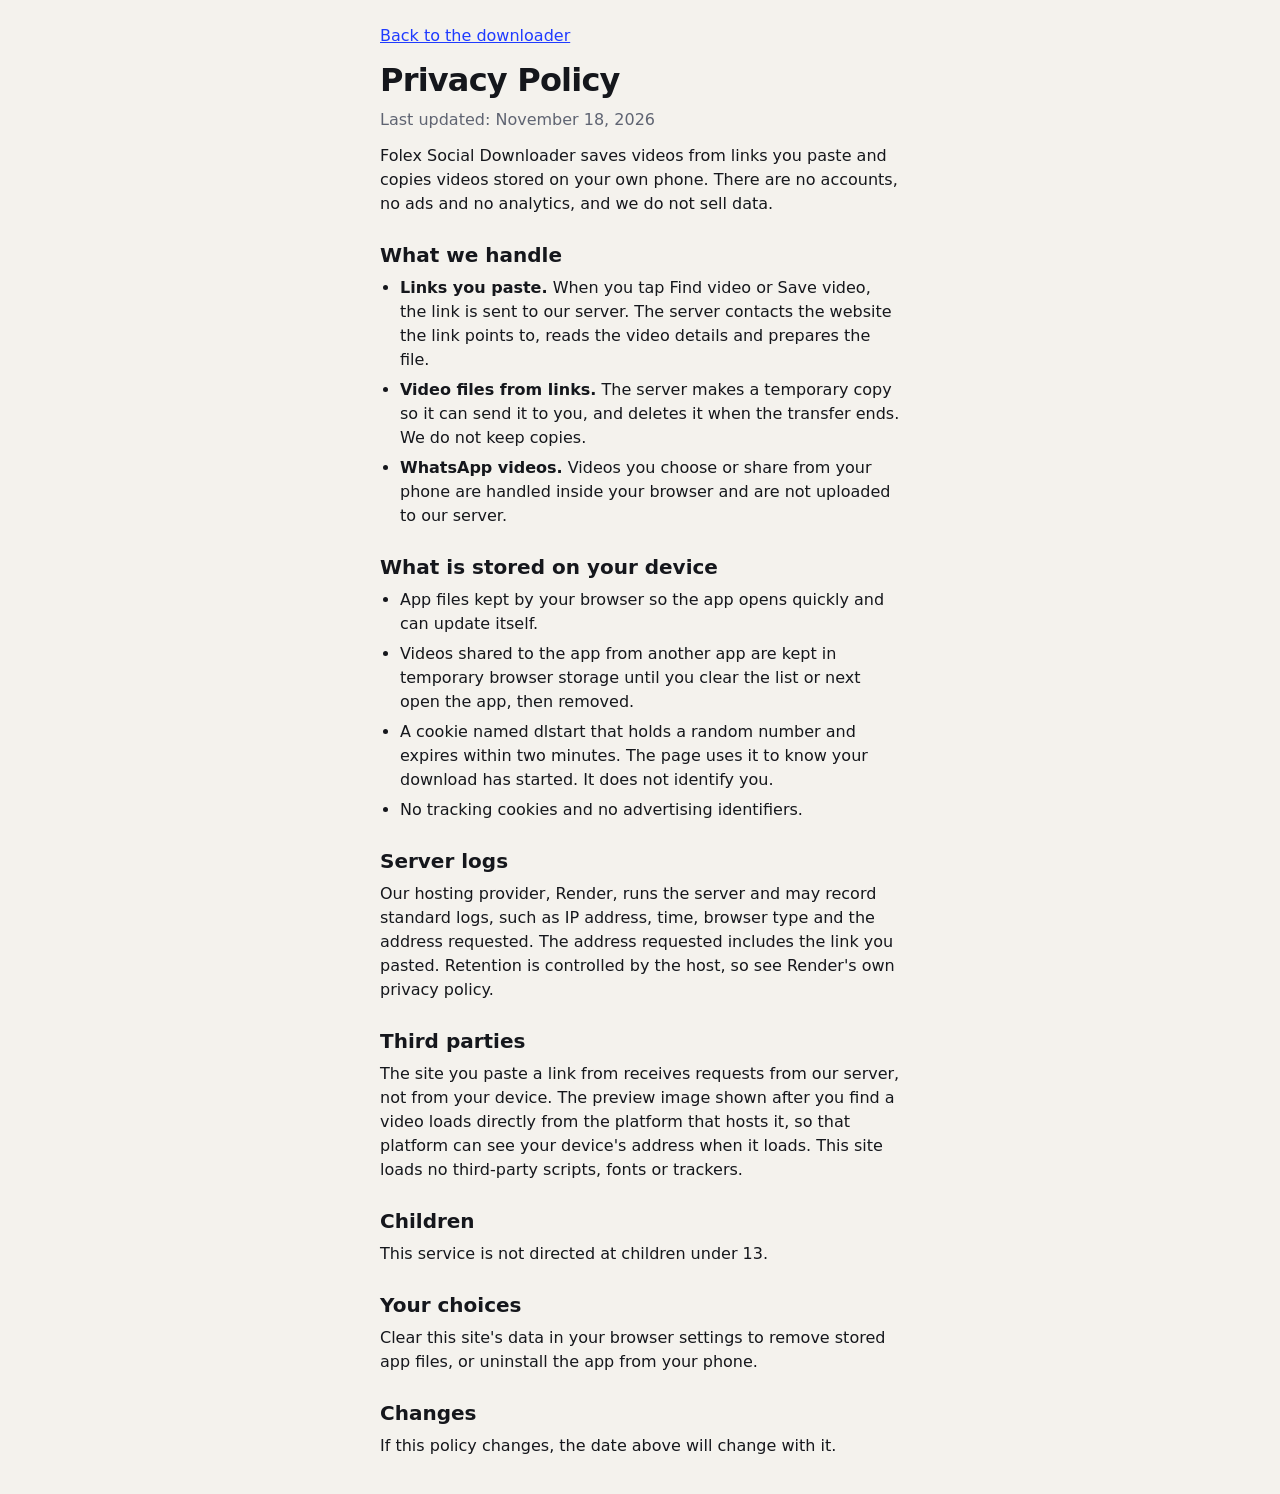
==== static/privacy.html @ fa2727bf "Add files via upload" ====
<!doctype html>
<html lang="en"><head>
<meta charset="utf-8">
<meta name="viewport" content="width=device-width,initial-scale=1,viewport-fit=cover">
<meta name="theme-color" content="#1f3bff">
<link rel="icon" href="/favicon.ico" sizes="any">
<link rel="icon" type="image/png" sizes="192x192" href="/static/icon-192.png">
<link rel="apple-touch-icon" href="/static/apple-touch-icon.png">
<link rel="manifest" href="/manifest.json">
<link rel="stylesheet" href="/static/style.css">
<title>Privacy Policy - Folex Social Downloader</title>
</head><body><main class="doc">
<p><a href="/">Back to the downloader</a></p>
<h1>Privacy Policy</h1>
<p class="help">Last updated: November 18, 2026</p>
<p>Folex Social Downloader saves videos from links you paste and copies videos stored on your own phone. There are no accounts, no ads and no analytics, and we do not sell data.</p>
<h2>What we handle</h2>
<ul>
<li><strong>Links you paste.</strong> When you tap Find video or Save video, the link is sent to our server. The server contacts the website the link points to, reads the video details and prepares the file.</li>
<li><strong>Video files from links.</strong> The server makes a temporary copy so it can send it to you, and deletes it when the transfer ends. We do not keep copies.</li>
<li><strong>WhatsApp videos.</strong> Videos you choose or share from your phone are handled inside your browser and are not uploaded to our server.</li>
</ul>
<h2>What is stored on your device</h2>
<ul>
<li>App files kept by your browser so the app opens quickly and can update itself.</li>
<li>Videos shared to the app from another app are kept in temporary browser storage until you clear the list or next open the app, then removed.</li>
<li>A cookie named dlstart that holds a random number and expires within two minutes. The page uses it to know your download has started. It does not identify you.</li>
<li>No tracking cookies and no advertising identifiers.</li>
</ul>
<h2>Server logs</h2>
<p>Our hosting provider, Render, runs the server and may record standard logs, such as IP address, time, browser type and the address requested. The address requested includes the link you pasted. Retention is controlled by the host, so see Render's own privacy policy.</p>
<h2>Third parties</h2>
<p>The site you paste a link from receives requests from our server, not from your device. The preview image shown after you find a video loads directly from the platform that hosts it, so that platform can see your device's address when it loads. This site loads no third-party scripts, fonts or trackers.</p>
<h2>Children</h2>
<p>This service is not directed at children under 13.</p>
<h2>Your choices</h2>
<p>Clear this site's data in your browser settings to remove stored app files, or uninstall the app from your phone.</p>
<h2>Changes</h2>
<p>If this policy changes, the date above will change with it.</p>
</main></body></html>
---- static/style.css ----
:root{--bg:#f4f2ed;--ink:#15171c;--mut:#5f6472;--line:#d8d4ca;--card:#fff;--ac:#1f3bff;--on:#fff;--err:#b3202a;color-scheme:light dark}
@media(prefers-color-scheme:dark){:root{--bg:#101216;--ink:#f1f1f3;--mut:#a0a4b0;--line:#2b2f38;--card:#181b21;--ac:#6aa1ff;--on:#0b1020;--err:#ff8a90}}
*{box-sizing:border-box}[hidden]{display:none!important}
body{margin:0;background:var(--bg);color:var(--ink);font:16px/1.5 system-ui,-apple-system,"Segoe UI",Roboto,Arial,sans-serif;min-height:100dvh;padding:max(24px,env(safe-area-inset-top)) 20px max(24px,env(safe-area-inset-bottom))}
main{max-width:520px;margin:0 auto}
h1{font-size:clamp(32px,9.5vw,46px);line-height:1.05;letter-spacing:-.025em;font-weight:800;margin:16px 0 10px}
h2{font-size:20px;margin:24px 0 6px}
p{margin:0 0 12px}.sub,.help{color:var(--mut)}.sub{margin-bottom:20px}
a{color:var(--ac)}
button{font:inherit;font-weight:700;border:0;border-radius:8px;padding:14px 18px;background:var(--ac);color:var(--on);cursor:pointer}
button.ghost{background:transparent;color:var(--ink);border:2px solid var(--ink)}
button:disabled{opacity:.55;cursor:default}
:focus-visible{outline:3px solid var(--ac);outline-offset:2px}
.install{border:1px solid var(--line);background:var(--card);border-radius:8px;padding:12px 14px;display:flex;gap:12px;align-items:center;justify-content:space-between;margin-bottom:8px}
.install p{margin:0;font-size:15px}
.tabs{display:flex;border-bottom:1px solid var(--line);margin:20px 0}
.tabs button{background:none;color:var(--mut);border-radius:0;padding:12px 2px;margin-right:24px;border-bottom:3px solid transparent}
.tabs button[aria-selected=true]{color:var(--ink);border-bottom-color:var(--ac)}
.field{display:flex;gap:8px}
input[type=url]{flex:1;min-width:0;font:inherit;padding:14px;border-radius:8px;border:2px solid var(--ink);background:var(--card);color:var(--ink)}
.full{width:100%;margin-top:8px}
.status{color:var(--mut);min-height:1.5em;margin:12px 0 0}.error{color:var(--err);min-height:1.5em;margin:0}
.card{margin-top:16px;background:var(--card);border:1px solid var(--line);border-radius:8px;overflow:hidden}
.card img{width:100%;display:block;max-height:240px;object-fit:cover;background:#000}
.card .b{padding:16px}.card h3{font-size:16px;margin:0 0 4px}.card .m{color:var(--mut);font-size:14px;margin:0 0 14px}
.row{display:grid;grid-template-columns:2fr 1fr;gap:8px}
.files{list-style:none;margin:16px 0;padding:0;display:grid;gap:8px}
.files li{display:flex;gap:12px;align-items:center;justify-content:space-between;background:var(--card);border:1px solid var(--line);border-radius:8px;padding:12px}
.files .n{min-width:0}.files strong{display:block;overflow:hidden;text-overflow:ellipsis;white-space:nowrap}.files span{color:var(--mut);font-size:14px}
footer{margin-top:40px;font-size:14px;display:flex;gap:16px}
.doc h1{font-size:32px}.doc ul{padding-left:20px;margin:0 0 12px}.doc li{margin-bottom:6px}
.how{margin-top:32px;border-top:1px solid var(--line);padding-top:8px}.how h3{font-size:16px;margin:16px 0 6px}.how ol{padding-left:20px;margin:0 0 12px}.how li{margin-bottom:6px}
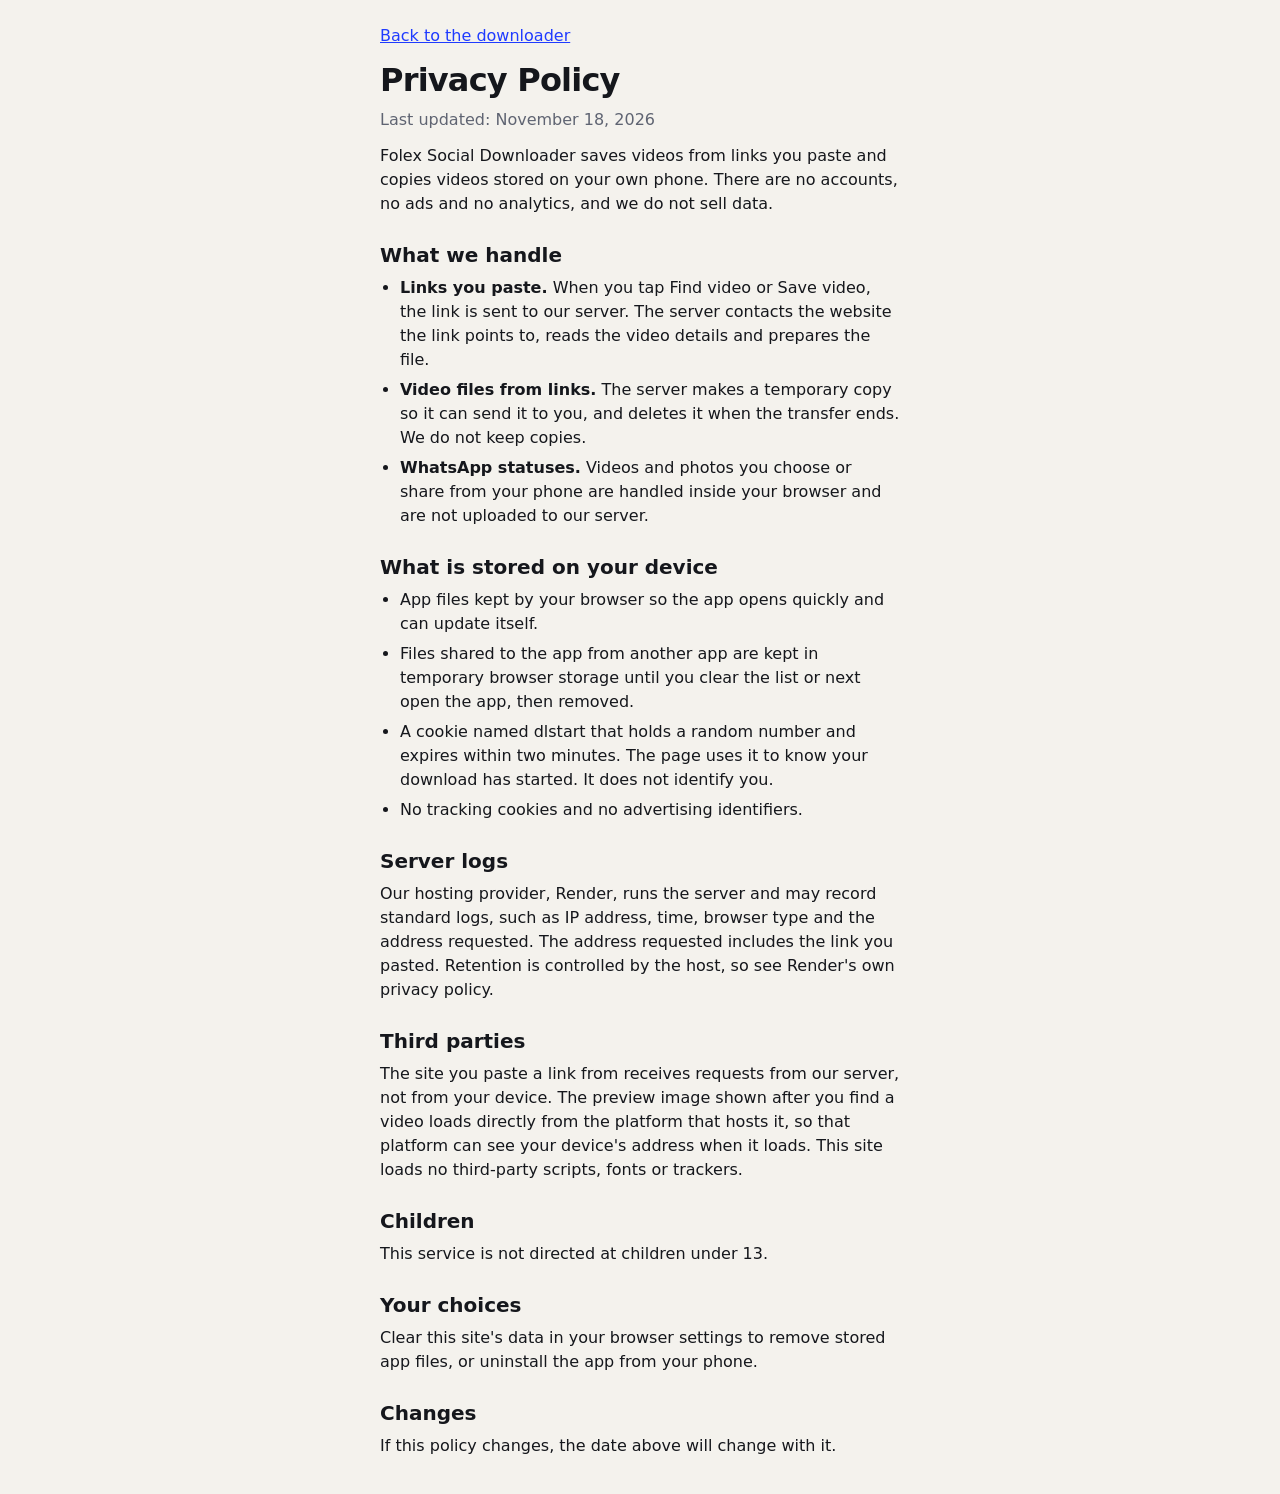
==== commit 6f3040c0: "Add files via upload" ====
--- a/static/privacy.html
+++ b/static/privacy.html
@@ -18,12 +18,12 @@
 <ul>
 <li><strong>Links you paste.</strong> When you tap Find video or Save video, the link is sent to our server. The server contacts the website the link points to, reads the video details and prepares the file.</li>
 <li><strong>Video files from links.</strong> The server makes a temporary copy so it can send it to you, and deletes it when the transfer ends. We do not keep copies.</li>
-<li><strong>WhatsApp videos.</strong> Videos you choose or share from your phone are handled inside your browser and are not uploaded to our server.</li>
+<li><strong>WhatsApp statuses.</strong> Videos and photos you choose or share from your phone are handled inside your browser and are not uploaded to our server.</li>
 </ul>
 <h2>What is stored on your device</h2>
 <ul>
 <li>App files kept by your browser so the app opens quickly and can update itself.</li>
-<li>Videos shared to the app from another app are kept in temporary browser storage until you clear the list or next open the app, then removed.</li>
+<li>Files shared to the app from another app are kept in temporary browser storage until you clear the list or next open the app, then removed.</li>
 <li>A cookie named dlstart that holds a random number and expires within two minutes. The page uses it to know your download has started. It does not identify you.</li>
 <li>No tracking cookies and no advertising identifiers.</li>
 </ul>
--- a/static/style.css
+++ b/static/style.css
@@ -30,3 +30,4 @@
 footer{margin-top:40px;font-size:14px;display:flex;gap:16px}
 .doc h1{font-size:32px}.doc ul{padding-left:20px;margin:0 0 12px}.doc li{margin-bottom:6px}
 .how{margin-top:32px;border-top:1px solid var(--line);padding-top:8px}.how h3{font-size:16px;margin:16px 0 6px}.how ol{padding-left:20px;margin:0 0 12px}.how li{margin-bottom:6px}
+.steps{padding-left:20px;margin:0 0 12px}.steps li{margin-bottom:6px}
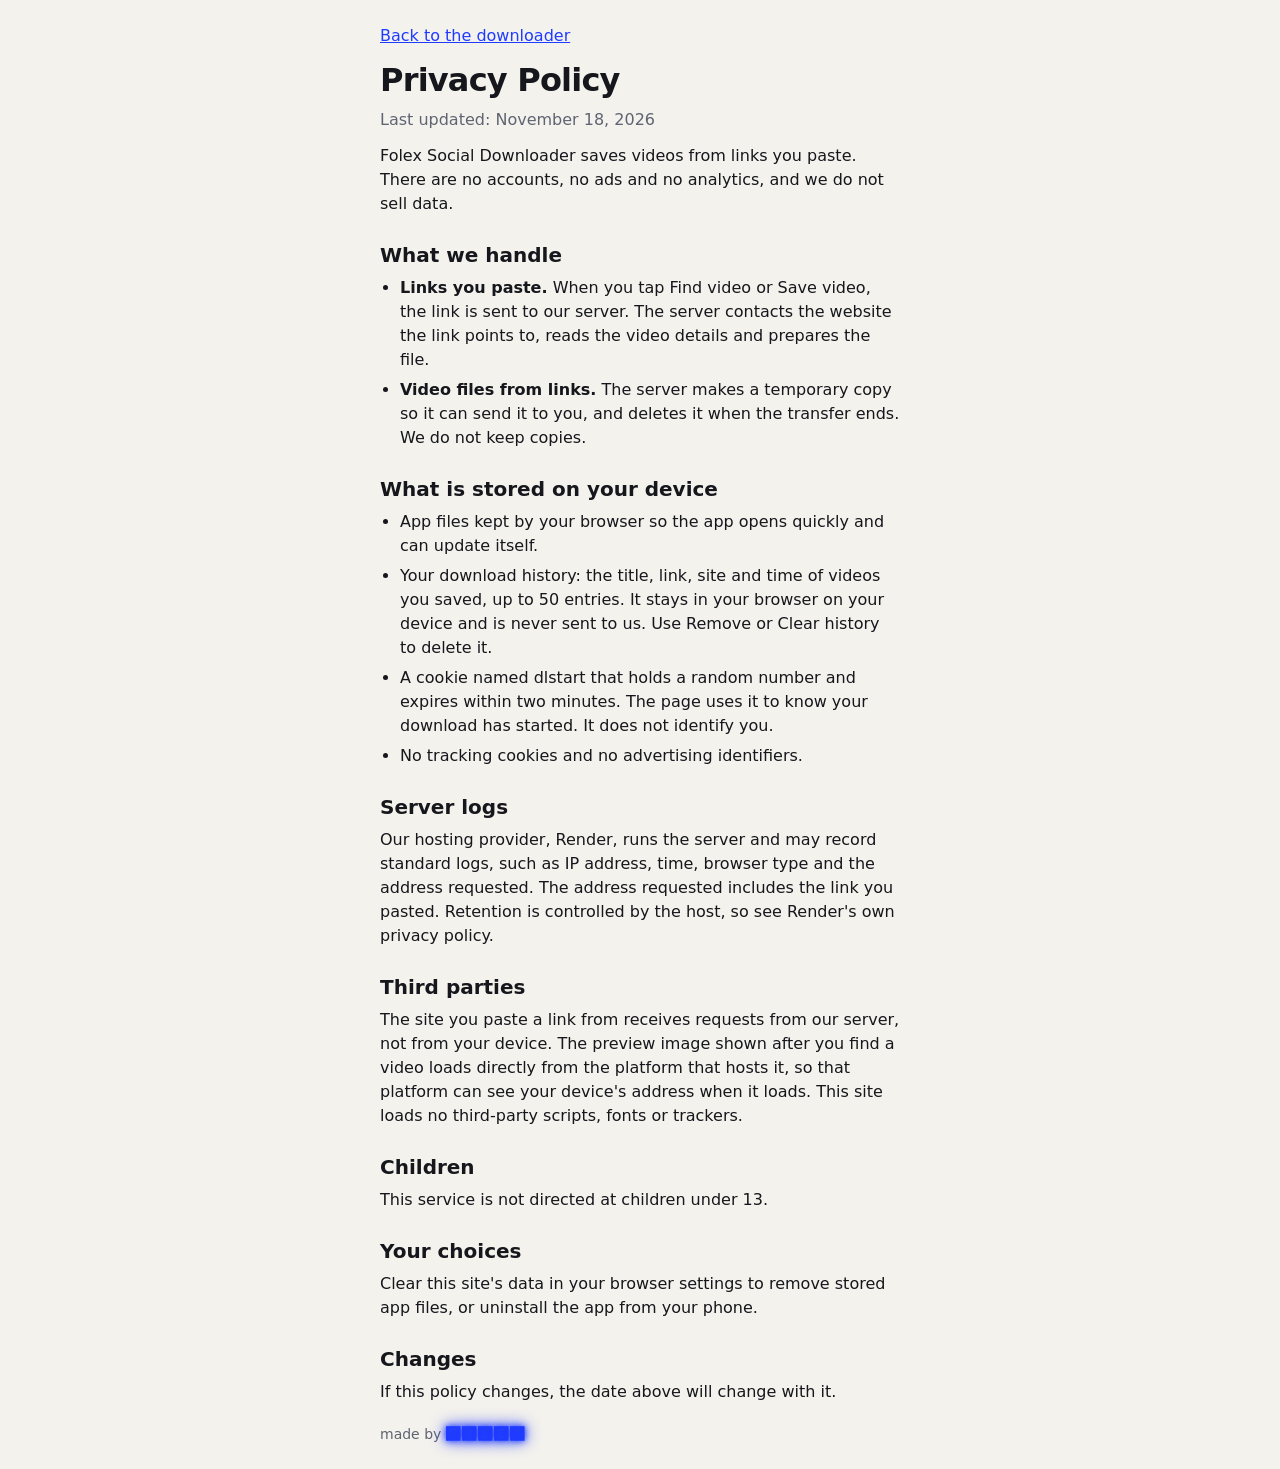
==== commit cdf8da5b: "Add files via upload" ====
--- a/static/privacy.html
+++ b/static/privacy.html
@@ -13,17 +13,16 @@
 <p><a href="/">Back to the downloader</a></p>
 <h1>Privacy Policy</h1>
 <p class="help">Last updated: November 18, 2026</p>
-<p>Folex Social Downloader saves videos from links you paste and copies videos stored on your own phone. There are no accounts, no ads and no analytics, and we do not sell data.</p>
+<p>Folex Social Downloader saves videos from links you paste. There are no accounts, no ads and no analytics, and we do not sell data.</p>
 <h2>What we handle</h2>
 <ul>
 <li><strong>Links you paste.</strong> When you tap Find video or Save video, the link is sent to our server. The server contacts the website the link points to, reads the video details and prepares the file.</li>
 <li><strong>Video files from links.</strong> The server makes a temporary copy so it can send it to you, and deletes it when the transfer ends. We do not keep copies.</li>
-<li><strong>WhatsApp statuses.</strong> Videos and photos you choose or share from your phone are handled inside your browser and are not uploaded to our server.</li>
 </ul>
 <h2>What is stored on your device</h2>
 <ul>
 <li>App files kept by your browser so the app opens quickly and can update itself.</li>
-<li>Files shared to the app from another app are kept in temporary browser storage until you clear the list or next open the app, then removed.</li>
+<li>Your download history: the title, link, site and time of videos you saved, up to 50 entries. It stays in your browser on your device and is never sent to us. Use Remove or Clear history to delete it.</li>
 <li>A cookie named dlstart that holds a random number and expires within two minutes. The page uses it to know your download has started. It does not identify you.</li>
 <li>No tracking cookies and no advertising identifiers.</li>
 </ul>
@@ -37,4 +36,5 @@
 <p>Clear this site's data in your browser settings to remove stored app files, or uninstall the app from your phone.</p>
 <h2>Changes</h2>
 <p>If this policy changes, the date above will change with it.</p>
+<p class="credit">made by <span class="glow" role="img" aria-label="Folex">🅵🅾🅻🅴🆇</span></p>
 </main></body></html>
--- a/static/style.css
+++ b/static/style.css
@@ -31,3 +31,8 @@
 .doc h1{font-size:32px}.doc ul{padding-left:20px;margin:0 0 12px}.doc li{margin-bottom:6px}
 .how{margin-top:32px;border-top:1px solid var(--line);padding-top:8px}.how h3{font-size:16px;margin:16px 0 6px}.how ol{padding-left:20px;margin:0 0 12px}.how li{margin-bottom:6px}
 .steps{padding-left:20px;margin:0 0 12px}.steps li{margin-bottom:6px}
+.hist li{display:block}.hist .acts{display:flex;gap:8px;margin-top:10px}.hist .acts button{padding:10px 14px}
+.credit{margin:20px 0 0;font-size:14px;color:var(--mut)}
+.glow{color:var(--ac);font-weight:800;letter-spacing:.14em;text-shadow:0 0 6px var(--ac),0 0 16px var(--ac);animation:glow 3.5s ease-in-out infinite}
+@keyframes glow{50%{text-shadow:0 0 3px var(--ac),0 0 8px var(--ac)}}
+@media(prefers-reduced-motion:reduce){.glow{animation:none}}
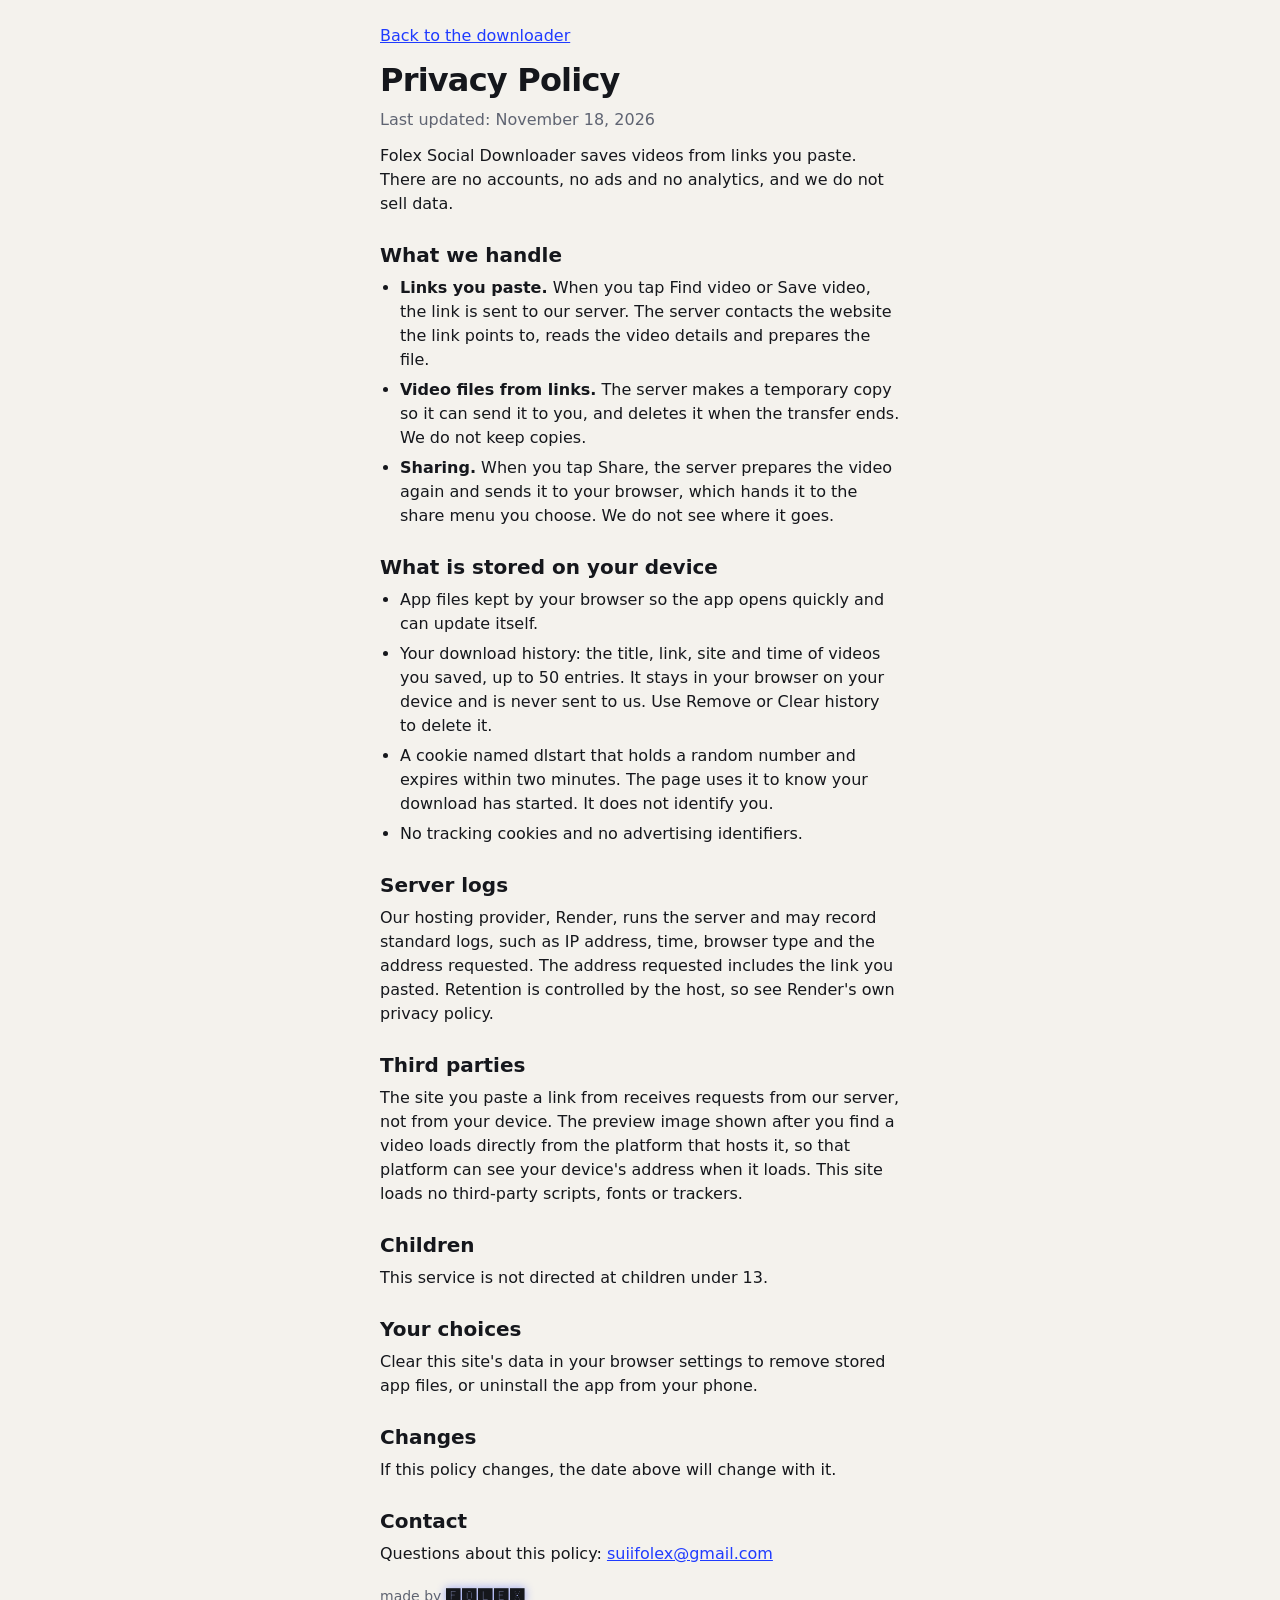
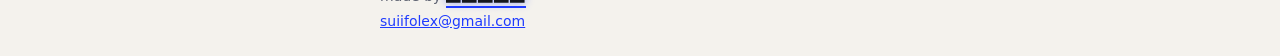
==== commit c9b04ba2: "Add files via upload" ====
--- a/static/privacy.html
+++ b/static/privacy.html
@@ -18,6 +18,7 @@
 <ul>
 <li><strong>Links you paste.</strong> When you tap Find video or Save video, the link is sent to our server. The server contacts the website the link points to, reads the video details and prepares the file.</li>
 <li><strong>Video files from links.</strong> The server makes a temporary copy so it can send it to you, and deletes it when the transfer ends. We do not keep copies.</li>
+<li><strong>Sharing.</strong> When you tap Share, the server prepares the video again and sends it to your browser, which hands it to the share menu you choose. We do not see where it goes.</li>
 </ul>
 <h2>What is stored on your device</h2>
 <ul>
@@ -36,5 +37,8 @@
 <p>Clear this site's data in your browser settings to remove stored app files, or uninstall the app from your phone.</p>
 <h2>Changes</h2>
 <p>If this policy changes, the date above will change with it.</p>
+<h2>Contact</h2>
+<p>Questions about this policy: <a href="mailto:suiifolex@gmail.com">suiifolex@gmail.com</a></p>
 <p class="credit">made by <span class="glow" role="img" aria-label="Folex">🅵🅾🅻🅴🆇</span></p>
+<p class="contact"><a href="mailto:suiifolex@gmail.com">suiifolex@gmail.com</a></p>
 </main></body></html>
--- a/static/style.css
+++ b/static/style.css
@@ -23,7 +23,7 @@
 .card{margin-top:16px;background:var(--card);border:1px solid var(--line);border-radius:8px;overflow:hidden}
 .card img{width:100%;display:block;max-height:240px;object-fit:cover;background:#000}
 .card .b{padding:16px}.card h3{font-size:16px;margin:0 0 4px}.card .m{color:var(--mut);font-size:14px;margin:0 0 14px}
-.row{display:grid;grid-template-columns:2fr 1fr;gap:8px}
+.row{display:grid;grid-template-columns:1fr 1fr;gap:8px}
 .files{list-style:none;margin:16px 0;padding:0;display:grid;gap:8px}
 .files li{display:flex;gap:12px;align-items:center;justify-content:space-between;background:var(--card);border:1px solid var(--line);border-radius:8px;padding:12px}
 .files .n{min-width:0}.files strong{display:block;overflow:hidden;text-overflow:ellipsis;white-space:nowrap}.files span{color:var(--mut);font-size:14px}
@@ -33,6 +33,5 @@
 .steps{padding-left:20px;margin:0 0 12px}.steps li{margin-bottom:6px}
 .hist li{display:block}.hist .acts{display:flex;gap:8px;margin-top:10px}.hist .acts button{padding:10px 14px}
 .credit{margin:20px 0 0;font-size:14px;color:var(--mut)}
-.glow{color:var(--ac);font-weight:800;letter-spacing:.14em;text-shadow:0 0 6px var(--ac),0 0 16px var(--ac);animation:glow 3.5s ease-in-out infinite}
-@keyframes glow{50%{text-shadow:0 0 3px var(--ac),0 0 8px var(--ac)}}
-@media(prefers-reduced-motion:reduce){.glow{animation:none}}
+.glow{color:var(--ink);font-weight:800;letter-spacing:.14em;padding-bottom:2px;border-bottom:2px solid var(--ac);text-shadow:0 0 10px color-mix(in srgb,var(--ac) 45%,transparent)}
+.after{margin-top:16px;border:1px solid var(--line);background:var(--card);border-radius:8px;padding:14px}.after p{margin:0 0 10px;font-weight:700;overflow:hidden;text-overflow:ellipsis;white-space:nowrap}.after button{width:100%}.hist .acts{flex-wrap:wrap}.contact{margin:4px 0 0;font-size:14px}
